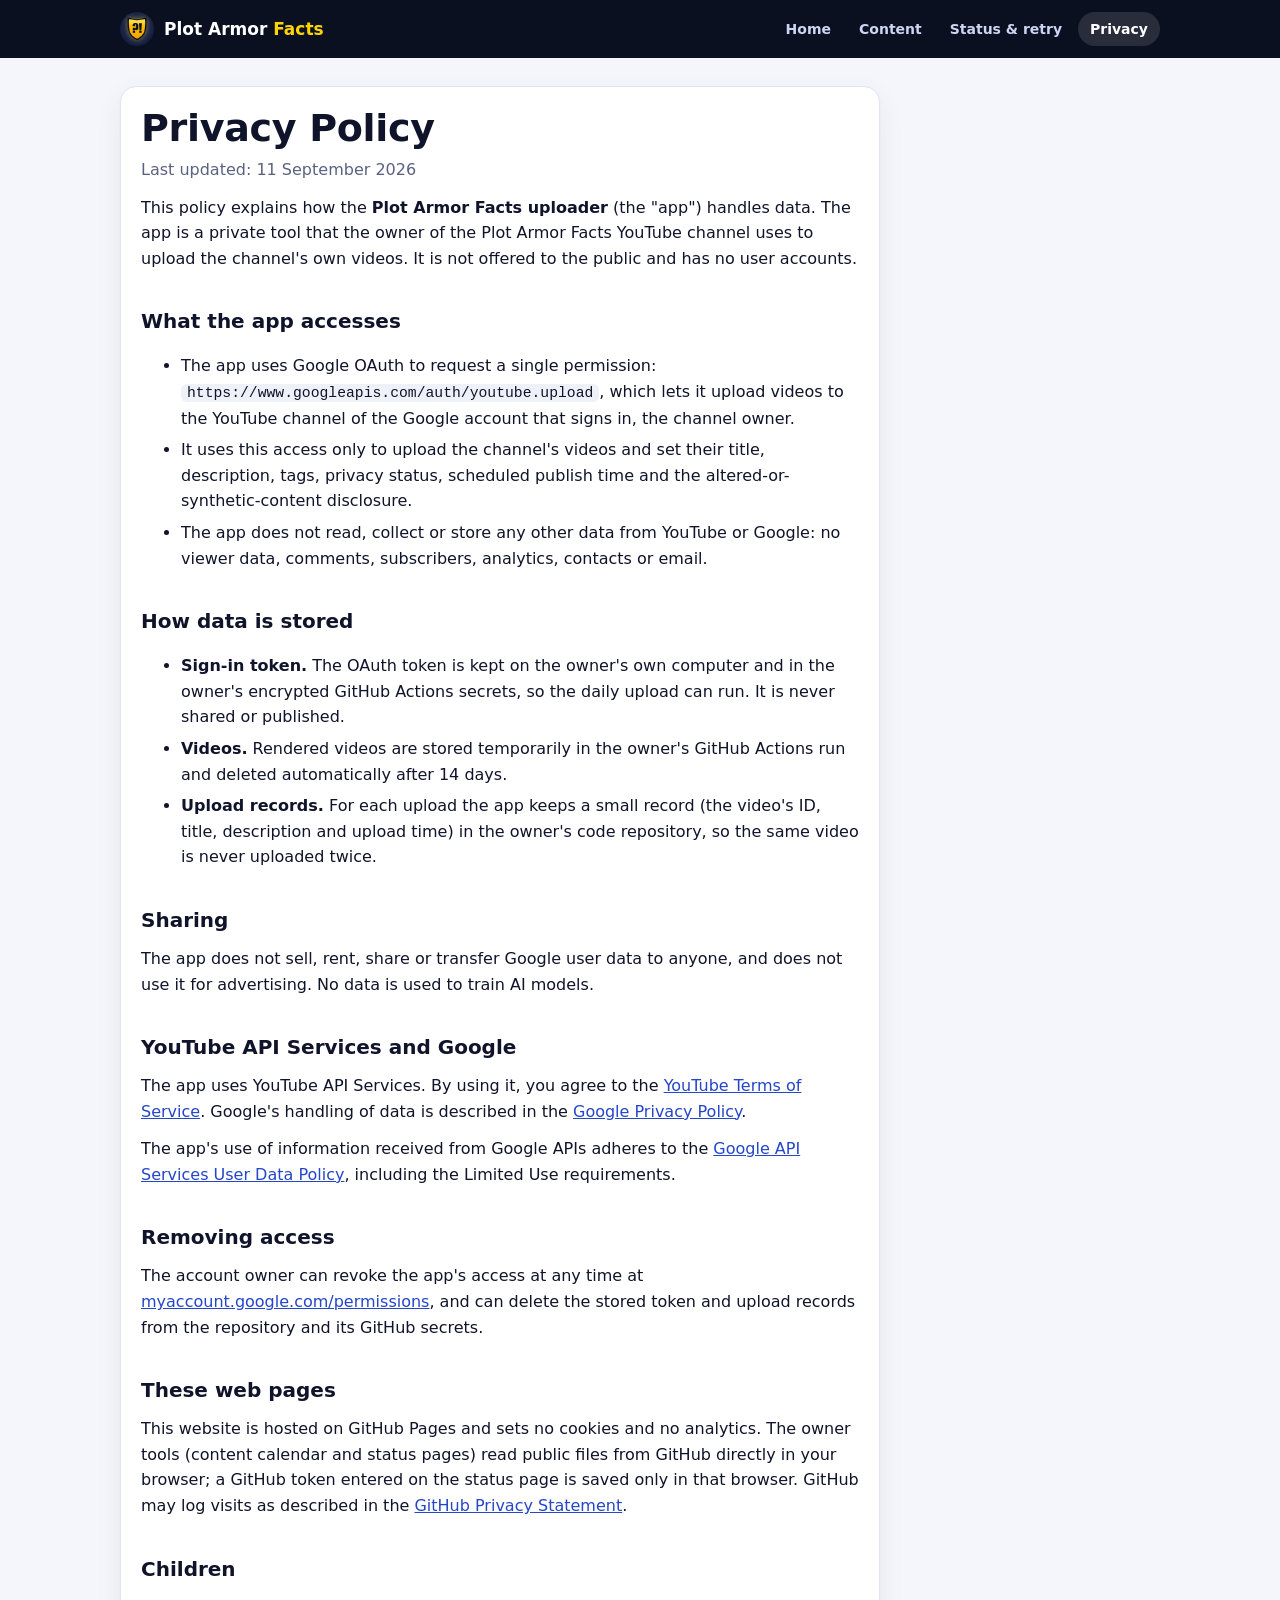
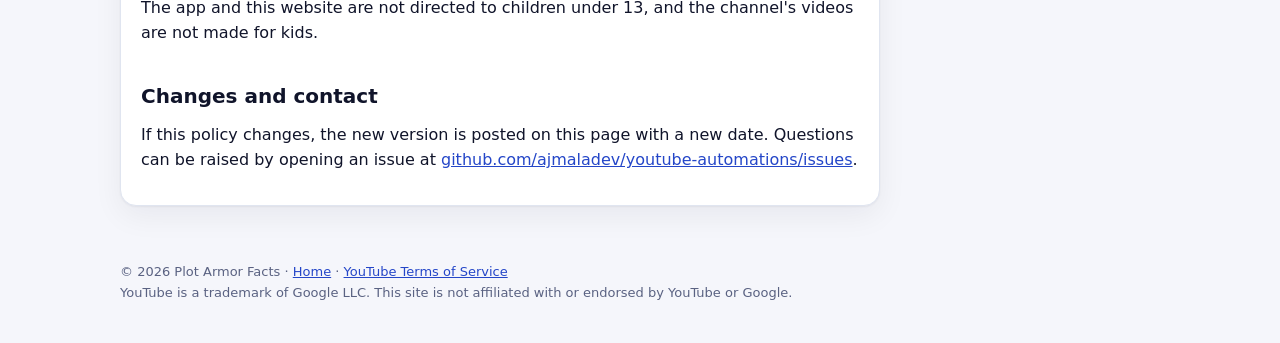
==== docs/privacy.html @ b5f1d7f0 "feat: owner pages (content viewer, status & retry) and per-video retries - docs/: GitHub Pages site " ====
<!doctype html>
<html lang="en">
<head>
  <meta charset="utf-8">
  <meta name="viewport" content="width=device-width, initial-scale=1">
  <title>Privacy Policy · Plot Armor Facts</title>
  <meta name="description" content="How the Plot Armor Facts uploader uses and protects Google and YouTube data.">
  <link rel="icon" href="assets/logo.png">
  <link rel="stylesheet" href="assets/site.css">
</head>
<body>
  <header class="topbar">
    <div class="inner">
      <a class="brand" href="./"><img src="assets/logo.png" alt=""><span>Plot Armor <b>Facts</b></span></a>
      <nav class="nav">
        <a href="./">Home</a>
        <a href="calendar.html">Content</a>
        <a href="status.html">Status &amp; retry</a>
        <a href="privacy.html" aria-current="page">Privacy</a>
      </nav>
    </div>
  </header>

  <main>
    <article class="card prose">
      <h1>Privacy Policy</h1>
      <p class="muted">Last updated: 11 September 2026</p>

      <p>This policy explains how the <strong>Plot Armor Facts uploader</strong> (the "app") handles data. The app is a private tool
        that the owner of the Plot Armor Facts YouTube channel uses to upload the channel's own videos. It is not offered to the
        public and has no user accounts.</p>

      <h2>What the app accesses</h2>
      <ul>
        <li>The app uses Google OAuth to request a single permission: <code>https://www.googleapis.com/auth/youtube.upload</code>,
          which lets it upload videos to the YouTube channel of the Google account that signs in, the channel owner.</li>
        <li>It uses this access only to upload the channel's videos and set their title, description, tags, privacy status,
          scheduled publish time and the altered-or-synthetic-content disclosure.</li>
        <li>The app does not read, collect or store any other data from YouTube or Google: no viewer data, comments, subscribers,
          analytics, contacts or email.</li>
      </ul>

      <h2>How data is stored</h2>
      <ul>
        <li><strong>Sign-in token.</strong> The OAuth token is kept on the owner's own computer and in the owner's encrypted GitHub
          Actions secrets, so the daily upload can run. It is never shared or published.</li>
        <li><strong>Videos.</strong> Rendered videos are stored temporarily in the owner's GitHub Actions run and deleted
          automatically after 14 days.</li>
        <li><strong>Upload records.</strong> For each upload the app keeps a small record (the video's ID, title, description and
          upload time) in the owner's code repository, so the same video is never uploaded twice.</li>
      </ul>

      <h2>Sharing</h2>
      <p>The app does not sell, rent, share or transfer Google user data to anyone, and does not use it for advertising.
        No data is used to train AI models.</p>

      <h2>YouTube API Services and Google</h2>
      <p>The app uses YouTube API Services. By using it, you agree to the
        <a href="https://www.youtube.com/t/terms" rel="noopener">YouTube Terms of Service</a>. Google's handling of data is described
        in the <a href="https://policies.google.com/privacy" rel="noopener">Google Privacy Policy</a>.</p>
      <p>The app's use of information received from Google APIs adheres to the
        <a href="https://developers.google.com/terms/api-services-user-data-policy" rel="noopener">Google API Services User Data Policy</a>,
        including the Limited Use requirements.</p>

      <h2>Removing access</h2>
      <p>The account owner can revoke the app's access at any time at
        <a href="https://myaccount.google.com/permissions" rel="noopener">myaccount.google.com/permissions</a>, and can delete the
        stored token and upload records from the repository and its GitHub secrets.</p>

      <h2>These web pages</h2>
      <p>This website is hosted on GitHub Pages and sets no cookies and no analytics. The owner tools (content calendar and status
        pages) read public files from GitHub directly in your browser; a GitHub token entered on the status page is saved only in
        that browser. GitHub may log visits as described in the
        <a href="https://docs.github.com/site-policy/privacy-policies/github-general-privacy-statement" rel="noopener">GitHub Privacy Statement</a>.</p>

      <h2>Children</h2>
      <p>The app and this website are not directed to children under 13, and the channel's videos are not made for kids.</p>

      <h2>Changes and contact</h2>
      <p>If this policy changes, the new version is posted on this page with a new date. Questions can be raised by opening an
        issue at <a href="https://github.com/ajmaladev/youtube-automations/issues" rel="noopener">github.com/ajmaladev/youtube-automations/issues</a>.</p>
    </article>
  </main>

  <footer>
    © 2026 Plot Armor Facts · <a href="./">Home</a> · <a href="https://www.youtube.com/t/terms" rel="noopener">YouTube Terms of Service</a><br>
    YouTube is a trademark of Google LLC. This site is not affiliated with or endorsed by YouTube or Google.
  </footer>
</body>
</html>
---- docs/assets/site.css ----
/* Plot Armor Facts pages - shared styles (GitHub Pages, no build step) */
:root {
  --bg: #f5f6fb; --surface: #ffffff; --surface-2: #eef1f8; --text: #10142a; --muted: #5a6282;
  --border: #e0e5f0; --brand: #0b1020; --accent: #ffd400; --accent-ink: #0b1020; --link: #2446c8;
  --ok: #0f7a55; --ok-bg: #e2f5ec; --warn: #8a5d00; --warn-bg: #fff3d1; --bad: #b42318; --bad-bg: #fde8e7;
  --shadow: 0 1px 2px rgba(16, 20, 42, .05), 0 10px 30px rgba(16, 20, 42, .06);
  color-scheme: light;
}
@media (prefers-color-scheme: dark) {
  :root {
    --bg: #090d1a; --surface: #111731; --surface-2: #182042; --text: #eef1fb; --muted: #9aa3c6;
    --border: #243063; --link: #93b2ff; --ok: #62d6a8; --ok-bg: #0e3a2b; --warn: #ffd166; --warn-bg: #3b3011;
    --bad: #ff9187; --bad-bg: #3f1a1a; --shadow: none; color-scheme: dark;
  }
}
* { box-sizing: border-box; }
body { margin: 0; background: var(--bg); color: var(--text);
  font: 16px/1.6 system-ui, -apple-system, "Segoe UI", Roboto, "Helvetica Neue", Arial, sans-serif; }
a { color: var(--link); }
img { max-width: 100%; }

.topbar { background: var(--brand); color: #fff; }
.topbar .inner { max-width: 1080px; margin: 0 auto; padding: 12px 20px; display: flex; align-items: center; gap: 14px; flex-wrap: wrap; }
.brand { display: flex; align-items: center; gap: 10px; color: #fff; text-decoration: none; font-weight: 800; font-size: 17px; }
.brand img { width: 34px; height: 34px; border-radius: 50%; }
.brand span b { color: var(--accent); }
.nav { margin-left: auto; display: flex; gap: 4px; flex-wrap: wrap; }
.nav a { color: #cdd5f4; text-decoration: none; padding: 6px 12px; border-radius: 999px; font-size: 14px; font-weight: 600; }
.nav a:hover, .nav a[aria-current="page"] { background: rgba(255, 255, 255, .12); color: #fff; }

main { max-width: 1080px; margin: 0 auto; padding: 28px 20px 56px; }
h1 { font-size: clamp(26px, 4vw, 38px); line-height: 1.15; margin: 0 0 6px; letter-spacing: -.3px; }
h2 { font-size: 20px; margin: 30px 0 10px; }
h3 { font-size: 17px; margin: 0 0 4px; line-height: 1.35; }
h4 { font-size: 13px; text-transform: uppercase; letter-spacing: .5px; color: var(--muted); margin: 16px 0 6px; }
p { margin: 0 0 12px; }
.muted { color: var(--muted); }
.small { font-size: 14px; }
code { background: var(--surface-2); padding: 1px 6px; border-radius: 6px; font-size: .92em; }

.card { background: var(--surface); border: 1px solid var(--border); border-radius: 16px; padding: 20px; box-shadow: var(--shadow); }
.stack > * + * { margin-top: 16px; }
.grid { display: grid; gap: 16px; }
@media (min-width: 900px) { .grid.three { grid-template-columns: repeat(3, 1fr); } .grid.two { grid-template-columns: repeat(2, 1fr); } }

.controls { display: flex; flex-wrap: wrap; gap: 10px; align-items: center; margin: 16px 0 20px; }
.seg { display: inline-flex; border: 1px solid var(--border); border-radius: 999px; overflow: hidden; background: var(--surface); }
.seg button { border: 0; background: transparent; color: var(--text); padding: 8px 16px; font: inherit; font-size: 14px; font-weight: 600; cursor: pointer; }
.seg button + button { border-left: 1px solid var(--border); }
.seg button[aria-pressed="true"] { background: var(--brand); color: #fff; }
select, input[type="text"], input[type="password"] { font: inherit; font-size: 15px; padding: 8px 12px; border: 1px solid var(--border);
  border-radius: 10px; background: var(--surface); color: var(--text); max-width: 100%; }
select { min-width: 280px; }
body { overflow-x: hidden; }
@media (max-width: 640px) {
  .controls { flex-direction: column; align-items: stretch; }
  .seg { display: flex; }
  .seg button { flex: 1; padding: 8px 6px; }
  select { min-width: 0; width: 100%; }
  .card { padding: 16px; }
  th:nth-child(3), td:nth-child(3) { display: none; } /* hide "Publishes" / "Trigger" on phones */
  th, td { padding: 10px 6px; }
  /* status page: each part becomes a small card with its button underneath */
  #day-card thead { display: none; }
  #parts tr { display: grid; grid-template-columns: auto 1fr auto; gap: 8px 10px; align-items: center; padding: 12px 0;
    border-bottom: 1px solid var(--border); }
  #parts tr:last-child { border-bottom: 0; }
  #parts td { display: block; border: 0; padding: 0; }
  #parts td:nth-child(3) { display: none; }
  #parts td:nth-child(5) { grid-column: 1 / -1; text-align: left !important; }
  #parts td:nth-child(5) .btn { display: block; width: 100%; text-align: center; text-decoration: none; }
}
.btn { font: inherit; font-size: 14px; font-weight: 700; border: 0; border-radius: 10px; padding: 9px 14px; cursor: pointer;
  background: var(--accent); color: var(--accent-ink); white-space: nowrap; }
.btn.secondary { background: var(--surface-2); color: var(--text); border: 1px solid var(--border); }
.btn:disabled { opacity: .45; cursor: not-allowed; }

.badge { display: inline-block; font-size: 11.5px; font-weight: 800; padding: 3px 10px; border-radius: 999px; background: var(--surface-2);
  color: var(--muted); text-transform: uppercase; letter-spacing: .5px; white-space: nowrap; }
.badge.ok { background: var(--ok-bg); color: var(--ok); }
.badge.warn { background: var(--warn-bg); color: var(--warn); }
.badge.bad { background: var(--bad-bg); color: var(--bad); }
.badge.accent { background: var(--accent); color: var(--accent-ink); }
.chips { display: flex; flex-wrap: wrap; gap: 6px; }
.chip { font-size: 13px; padding: 3px 10px; border-radius: 999px; background: var(--surface-2); border: 1px solid var(--border); }

.series-head { display: flex; gap: 16px; align-items: flex-start; justify-content: space-between; flex-wrap: wrap; }
.script { font-size: 16.5px; line-height: 1.75; }
.callout { border-left: 4px solid var(--accent); padding: 8px 12px; background: var(--surface-2); border-radius: 0 10px 10px 0; margin: 12px 0 0; font-size: 15px; }
.part-top { display: flex; justify-content: space-between; align-items: center; gap: 8px; margin-bottom: 10px; }
.sources li { margin: 4px 0; }

pre.json { background: #0b1020; color: #e3e9ff; padding: 16px; border-radius: 12px; overflow: auto; font-size: 13px; line-height: 1.5;
  max-height: 560px; margin: 12px 0 0; }
details summary { cursor: pointer; font-weight: 700; }

.table-wrap { overflow-x: auto; }
table { width: 100%; border-collapse: collapse; font-size: 14.5px; }
th, td { text-align: left; padding: 11px 8px; border-bottom: 1px solid var(--border); vertical-align: middle; }
th { color: var(--muted); font-weight: 600; font-size: 13px; }
tr:last-child td { border-bottom: 0; }

.notice { margin: 12px 0; padding: 10px 14px; border-radius: 10px; background: var(--surface-2); font-size: 14.5px; }
.notice.ok { background: var(--ok-bg); color: var(--ok); }
.notice.bad { background: var(--bad-bg); color: var(--bad); }
.cmd { display: flex; gap: 8px; align-items: stretch; flex-wrap: wrap; }
.cmd code { flex: 1; display: block; padding: 9px 12px; overflow-x: auto; white-space: nowrap; border: 1px solid var(--border); border-radius: 10px; }

.hero { border-radius: 18px; overflow: hidden; background: var(--brand); box-shadow: var(--shadow); }
.hero img { display: block; width: 100%; aspect-ratio: 1546 / 423; object-fit: cover; object-position: center; }
.prose { max-width: 760px; }
.prose h2 { margin-top: 34px; }
.prose li { margin: 6px 0; }
footer { max-width: 1080px; margin: 0 auto; padding: 0 20px 40px; color: var(--muted); font-size: 13px; }
.skeleton { color: var(--muted); padding: 28px; text-align: center; }
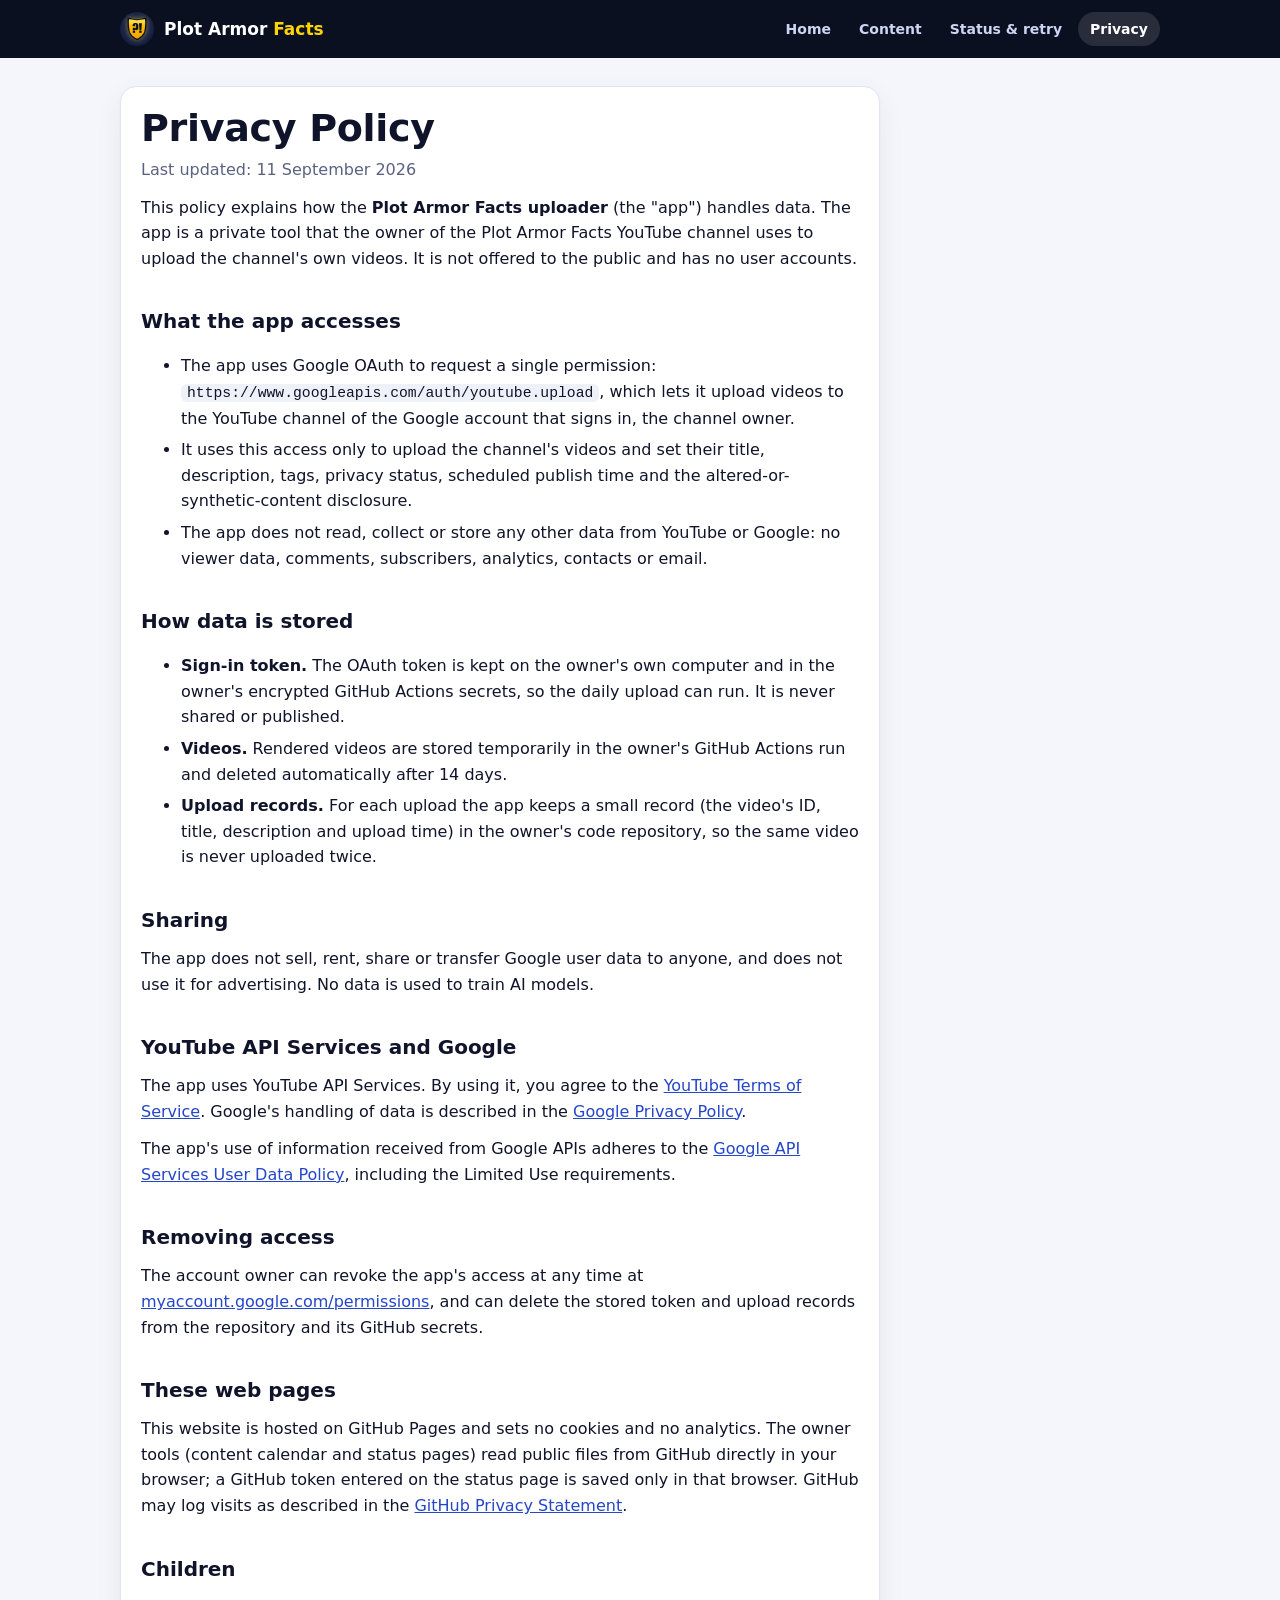
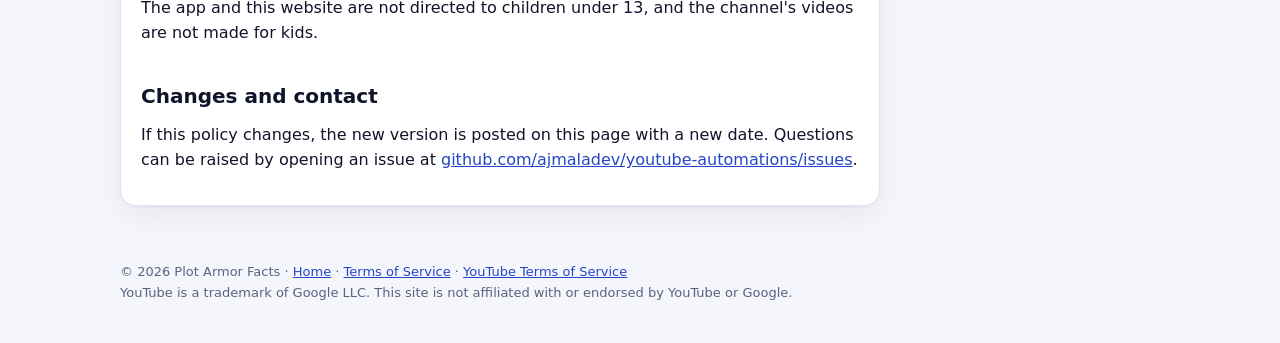
==== commit dba46e5e: "fix: add Terms of Service link to footer in index and privacy pages - Updated the footer in both ind" ====
--- a/docs/privacy.html
+++ b/docs/privacy.html
@@ -83,7 +83,7 @@
   </main>
 
   <footer>
-    © 2026 Plot Armor Facts · <a href="./">Home</a> · <a href="https://www.youtube.com/t/terms" rel="noopener">YouTube Terms of Service</a><br>
+    © 2026 Plot Armor Facts · <a href="./">Home</a> · <a href="terms.html">Terms of Service</a> · <a href="https://www.youtube.com/t/terms" rel="noopener">YouTube Terms of Service</a><br>
     YouTube is a trademark of Google LLC. This site is not affiliated with or endorsed by YouTube or Google.
   </footer>
 </body>
